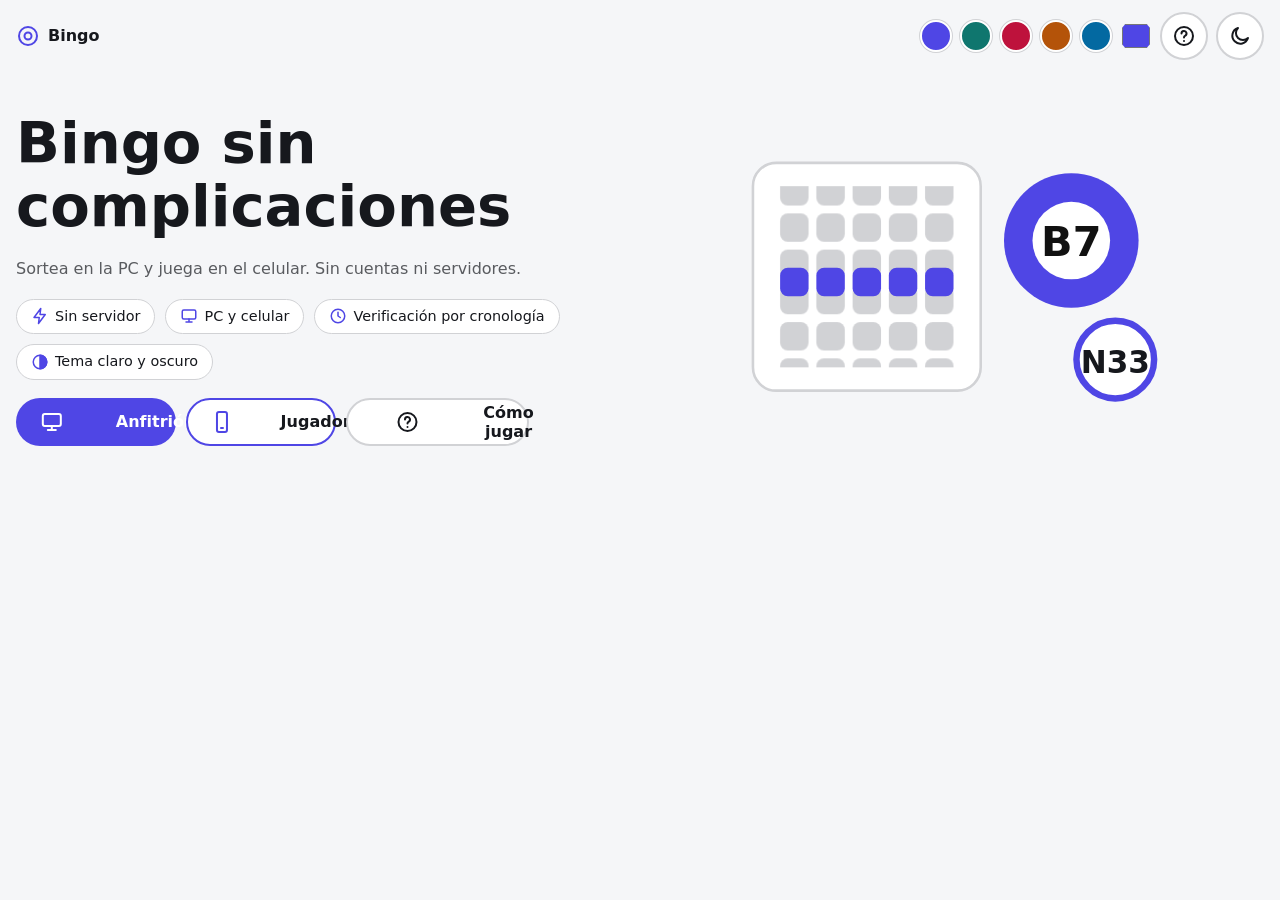
==== index.html @ 462a6780 "Demo-bingo" ====
<!doctype html>
<html lang="es">

<head>
    <meta charset="utf-8">
    <meta name="viewport" content="width=device-width,initial-scale=1,viewport-fit=cover">
    <title>Bingo</title>
    <link rel="stylesheet" href="estilos/estilos.css">
</head>

<body>
    <header></header>
    <main>
        <section class="hero entra">
            <div>
                <h1>Bingo sin complicaciones</h1>
                <p class="suave">Sortea en la PC y juega en el celular. Sin cuentas ni servidores.</p>
                <div class="chips"><span class="chip" data-ico="rayo">Sin servidor</span><span class="chip"
                        data-ico="pantalla">PC y celular</span><span class="chip" data-ico="reloj">Verificación por
                        cronología</span><span class="chip" data-ico="contraste">Tema claro y oscuro</span></div>
                <div class="accesos"><a class="btn primario" href="anfitrion.html" data-ico="pantalla">Anfitrión</a><a
                        class="btn acento" href="jugador.html" data-ico="celular">Jugador</a><button class="btn"
                        data-ayuda data-ico="ayuda">Cómo jugar</button></div>
            </div>
            <svg viewBox="0 0 340 220" role="img" aria-label="Ilustración de una tarjeta de bingo y dos balotas">
                <defs>
                    <pattern id="celda" width="28" height="28" patternUnits="userSpaceOnUse">
                        <rect x="3" y="3" width="22" height="22" rx="6" fill="var(--borde)" />
                    </pattern>
                </defs>
                <rect x="10" y="20" width="176" height="176" rx="18" fill="var(--panel)" stroke="var(--borde)"
                    stroke-width="2" />
                <rect x="28" y="38" width="140" height="140" fill="url(#celda)" />
                <g fill="var(--acento)">
                    <rect x="31" y="101" width="22" height="22" rx="6" />
                    <rect x="59" y="101" width="22" height="22" rx="6" />
                    <rect x="87" y="101" width="22" height="22" rx="6" />
                    <rect x="115" y="101" width="22" height="22" rx="6" />
                    <rect x="143" y="101" width="22" height="22" rx="6" />
                </g>
                <circle cx="256" cy="80" r="52" fill="var(--acento)" />
                <circle cx="256" cy="80" r="30" fill="var(--sobre-acento)" />
                <text x="256" y="92" text-anchor="middle" font-size="32" font-weight="800" fill="#111"
                    font-family="system-ui,sans-serif">B7</text>
                <circle cx="290" cy="172" r="30" fill="var(--panel)" stroke="var(--acento)" stroke-width="5" />
                <text x="290" y="182" text-anchor="middle" font-size="24" font-weight="800" fill="var(--texto)"
                    font-family="system-ui,sans-serif">N33</text>
            </svg>
        </section>
    </main>
    <script src="js/nucleo.js"></script>
    <script src="js/interfaz.js"></script>
    <script>montarBarra('Bingo')</script>
</body>

</html>
---- estilos/estilos.css ----
:root {
    --fondo: #f5f6f8;
    --texto: #16181d;
    --panel: #fff;
    --acento: #4f46e5;
    --sobre-acento: #fff;
    --borde: color-mix(in srgb, var(--fondo) 84%, var(--texto));
    --suave: color-mix(in srgb, var(--texto) 70%, var(--fondo));
    --radio: 16px
}

[data-tema=oscuro] {
    --fondo: #111318;
    --texto: #eef0f4;
    --panel: color-mix(in srgb, var(--fondo) 93%, #fff)
}

* {
    box-sizing: border-box
}

[hidden] {
    display: none !important
}

body {
    margin: 0;
    min-height: 100vh;
    display: flex;
    flex-direction: column;
    background: var(--fondo);
    color: var(--texto);
    font-family: system-ui, -apple-system, "Segoe UI", Roboto, sans-serif;
    line-height: 1.5;
    padding: env(safe-area-inset-top) env(safe-area-inset-right) env(safe-area-inset-bottom) env(safe-area-inset-left);
    transition: background .2s, color .2s
}

h1,
h2,
h3,
p {
    margin: 0
}

main {
    flex: 1;
    width: 100%;
    max-width: 1400px;
    margin: auto;
    padding: 16px
}

.suave {
    color: var(--suave)
}

:focus-visible {
    outline: 3px solid var(--acento);
    outline-offset: 2px
}

.ico {
    width: 24px;
    height: 24px;
    fill: none;
    stroke: currentColor;
    stroke-width: 2;
    stroke-linecap: round;
    stroke-linejoin: round;
    flex: none
}

header {
    display: flex;
    justify-content: space-between;
    align-items: center;
    flex-wrap: wrap;
    gap: 12px;
    padding: 12px 16px
}

.marca {
    display: flex;
    align-items: center;
    gap: 8px;
    font-weight: 700;
    color: var(--texto);
    text-decoration: none
}

.marca .ico {
    color: var(--acento)
}

.acciones,
.muestras {
    display: flex;
    align-items: center;
    gap: 8px
}

.muestra {
    width: 32px;
    height: 32px;
    border-radius: 50%;
    border: 2px solid var(--panel);
    box-shadow: 0 0 0 1px var(--borde);
    cursor: pointer
}

#selectorAcento {
    width: 32px;
    height: 32px;
    padding: 0;
    border: 0;
    border-radius: 50%;
    background: none;
    min-height: 0
}

.btn {
    min-height: 48px;
    padding: 0 22px;
    border-radius: 999px;
    border: 2px solid var(--borde);
    background: var(--panel);
    color: var(--texto);
    font: 600 1rem system-ui, sans-serif;
    display: inline-flex;
    align-items: center;
    justify-content: center;
    gap: 8px;
    cursor: pointer;
    text-decoration: none;
    transition: background .15s, transform .15s, border-color .15s
}

.btn:hover {
    border-color: var(--suave)
}

.btn:active {
    transform: scale(.97)
}

.btn:disabled {
    opacity: .45;
    cursor: not-allowed;
    transform: none
}

.btn.icono {
    width: 48px;
    padding: 0
}

.primario {
    background: var(--acento);
    color: var(--sobre-acento);
    border-color: transparent
}

.primario:hover {
    border-color: transparent;
    filter: brightness(1.08)
}

.acento {
    border-color: var(--acento)
}

.acento .ico {
    color: var(--acento)
}

.panel {
    background: var(--panel);
    border: 1px solid var(--borde);
    border-radius: var(--radio);
    padding: 16px
}

.entra {
    animation: entrar .25s ease both
}

@keyframes entrar {
    from {
        opacity: 0;
        transform: translateY(8px)
    }
}

label {
    display: grid;
    gap: 6px;
    font-weight: 600
}

.formulario {
    display: grid;
    gap: 14px;
    max-width: 420px
}

input,
select {
    width: 100%;
    min-height: 48px;
    padding: 0 14px;
    border-radius: 12px;
    border: 1px solid var(--borde);
    background: var(--panel);
    color: var(--texto);
    font: inherit
}

.error {
    color: var(--texto);
    font-weight: 600
}

.hero {
    display: grid;
    grid-template-columns: 1fr 1fr;
    gap: 32px;
    align-items: center;
    padding: 24px 0
}

.hero>div {
    display: grid;
    gap: 18px
}

.hero h1 {
    font-size: clamp(2.2rem, 5vw, 3.6rem);
    line-height: 1.1
}

.hero svg {
    width: 100%;
    max-width: 440px;
    justify-self: center
}

.chips,
.accesos {
    display: flex;
    flex-wrap: wrap;
    gap: 10px
}

.chip {
    display: inline-flex;
    align-items: center;
    gap: 6px;
    padding: 6px 14px;
    border: 1px solid var(--borde);
    border-radius: 999px;
    background: var(--panel);
    font-size: .9rem
}

.chip .ico {
    color: var(--acento);
    width: 18px;
    height: 18px
}

.previa {
    display: grid;
    justify-items: center;
    text-align: center;
    gap: 18px;
    padding: 40px 16px;
    max-width: 640px;
    margin: 24px auto
}

.codigo {
    font-size: clamp(3.5rem, 14vw, 8rem);
    font-weight: 800;
    letter-spacing: .15em;
    line-height: 1;
    border-bottom: 6px solid var(--acento);
    padding: 0 0 8px .15em
}

.franja {
    display: flex;
    justify-content: space-between;
    align-items: center;
    gap: 12px;
    flex-wrap: wrap;
    margin-bottom: 16px
}

.tablero-anfitrion {
    display: grid;
    grid-template-columns: 200px 1fr minmax(400px, 38%);
    gap: 16px
}

.historial {
    list-style: none;
    padding: 0;
    margin: 8px 0 0;
    display: grid;
    gap: 6px
}

.historial li {
    padding: 6px 10px;
    border-radius: 10px;
    border: 1px solid var(--borde)
}

.centro {
    display: grid;
    place-items: center;
    text-align: center;
    align-content: center;
    gap: 12px
}

.escenario {
    display: grid;
    place-items: center;
    width: min(100%, 380px);
    aspect-ratio: 1
}

.escenario>* {
    grid-area: 1/1
}

.escenario svg {
    width: 100%;
    height: 100%
}

.girando svg {
    animation: girar .9s linear infinite
}

@keyframes girar {
    to {
        transform: rotate(360deg)
    }
}

#numeroActual {
    font-size: clamp(4.5rem, 13vw, 10rem);
    line-height: 1;
    font-variant-numeric: tabular-nums
}

.numeros {
    display: grid;
    grid-template-columns: auto repeat(15, 1fr);
    gap: 3px;
    align-content: start
}

.letra {
    display: grid;
    place-items: center;
    font-weight: 800;
    padding-right: 6px
}

.n {
    aspect-ratio: 1;
    display: grid;
    place-items: center;
    border-radius: 6px;
    font-size: .78rem;
    border: 1px solid var(--borde);
    color: var(--suave);
    transition: background .2s, color .2s
}

.n.sale {
    background: var(--acento);
    color: var(--sobre-acento);
    border-color: transparent;
    font-weight: 700
}

.n.ultimo {
    box-shadow: 0 0 0 3px var(--texto)
}

.menu-inferior {
    position: sticky;
    bottom: 0;
    display: flex;
    justify-content: center;
    gap: 12px;
    margin-top: 16px;
    padding: 12px 16px;
    background: var(--panel);
    border: 1px solid var(--borde);
    border-radius: var(--radio)
}

.ranura {
    flex-direction: column;
    gap: 0;
    min-height: 64px;
    min-width: min(240px, 44vw)
}

.ranura small {
    font-weight: 400
}

.tabla {
    display: grid;
    grid-template-columns: repeat(5, 1fr);
    gap: 6px;
    max-width: 420px;
    margin: auto
}

.tabla b {
    text-align: center;
    font-size: 1.2rem
}

.casilla {
    aspect-ratio: 1;
    display: grid;
    place-items: center;
    border-radius: 12px;
    border: 1px solid var(--borde);
    background: var(--panel);
    color: var(--texto);
    font: 700 1.25rem system-ui, sans-serif;
    cursor: pointer;
    transition: background .15s, color .15s;
    padding: 0
}

.casilla:disabled {
    cursor: default
}

.casilla.marcada {
    background: var(--acento);
    color: var(--sobre-acento);
    border-color: transparent
}

.catalogo {
    display: grid;
    grid-template-columns: repeat(auto-fill, minmax(84px, 1fr));
    gap: 8px
}

.catalogo .btn {
    padding: 0
}

.pantalla {
    display: grid;
    gap: 16px;
    max-width: 460px;
    margin: 0 auto
}

.pantalla.ancha {
    max-width: none
}

.resultado {
    padding: 16px;
    border-radius: var(--radio);
    font-weight: 800;
    font-size: 1.6rem;
    text-align: center
}

.valido {
    background: var(--acento);
    color: var(--sobre-acento)
}

.invalido {
    background: var(--panel);
    border: 2px solid var(--texto)
}

.gigante {
    font-size: clamp(3rem, 16vw, 6rem);
    font-weight: 800;
    line-height: 1.1;
    text-align: center
}

dialog {
    background: var(--panel);
    color: var(--texto);
    border: 1px solid var(--borde);
    border-radius: var(--radio);
    max-width: min(520px, 92vw);
    padding: 20px
}

dialog[open] {
    animation: entrar .2s ease
}

dialog::backdrop {
    background: #0008
}

dialog ol {
    padding-left: 20px;
    display: grid;
    gap: 10px
}

@media(max-width:900px) {

    .tablero-anfitrion,
    .hero {
        grid-template-columns: 1fr
    }
}

@media(prefers-reduced-motion:reduce) {

    *,
    *::before,
    *::after {
        animation: none !important;
        transition: none !important
    }
}
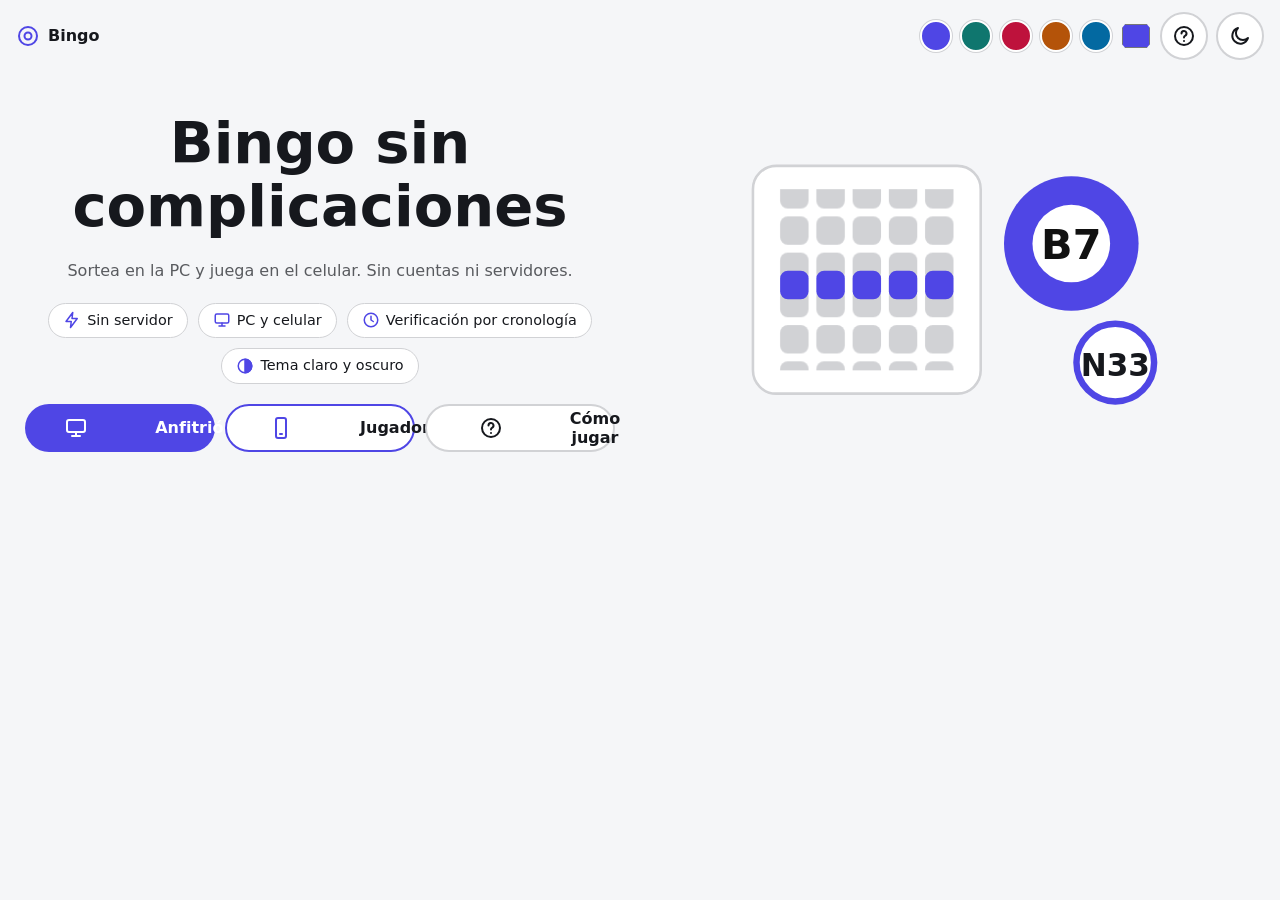
==== commit f187046f: "fix/index-css-visual" ====
--- a/index.html
+++ b/index.html
@@ -1,56 +1,18 @@
-<!doctype html>
-<html lang="es">
-
-<head>
-    <meta charset="utf-8">
-    <meta name="viewport" content="width=device-width,initial-scale=1,viewport-fit=cover">
-    <title>Bingo</title>
-    <link rel="stylesheet" href="estilos/estilos.css">
-</head>
-
-<body>
-    <header></header>
-    <main>
-        <section class="hero entra">
-            <div>
-                <h1>Bingo sin complicaciones</h1>
-                <p class="suave">Sortea en la PC y juega en el celular. Sin cuentas ni servidores.</p>
-                <div class="chips"><span class="chip" data-ico="rayo">Sin servidor</span><span class="chip"
-                        data-ico="pantalla">PC y celular</span><span class="chip" data-ico="reloj">Verificación por
-                        cronología</span><span class="chip" data-ico="contraste">Tema claro y oscuro</span></div>
-                <div class="accesos"><a class="btn primario" href="anfitrion.html" data-ico="pantalla">Anfitrión</a><a
-                        class="btn acento" href="jugador.html" data-ico="celular">Jugador</a><button class="btn"
-                        data-ayuda data-ico="ayuda">Cómo jugar</button></div>
-            </div>
-            <svg viewBox="0 0 340 220" role="img" aria-label="Ilustración de una tarjeta de bingo y dos balotas">
-                <defs>
-                    <pattern id="celda" width="28" height="28" patternUnits="userSpaceOnUse">
-                        <rect x="3" y="3" width="22" height="22" rx="6" fill="var(--borde)" />
-                    </pattern>
-                </defs>
-                <rect x="10" y="20" width="176" height="176" rx="18" fill="var(--panel)" stroke="var(--borde)"
-                    stroke-width="2" />
-                <rect x="28" y="38" width="140" height="140" fill="url(#celda)" />
-                <g fill="var(--acento)">
-                    <rect x="31" y="101" width="22" height="22" rx="6" />
-                    <rect x="59" y="101" width="22" height="22" rx="6" />
-                    <rect x="87" y="101" width="22" height="22" rx="6" />
-                    <rect x="115" y="101" width="22" height="22" rx="6" />
-                    <rect x="143" y="101" width="22" height="22" rx="6" />
-                </g>
-                <circle cx="256" cy="80" r="52" fill="var(--acento)" />
-                <circle cx="256" cy="80" r="30" fill="var(--sobre-acento)" />
-                <text x="256" y="92" text-anchor="middle" font-size="32" font-weight="800" fill="#111"
-                    font-family="system-ui,sans-serif">B7</text>
-                <circle cx="290" cy="172" r="30" fill="var(--panel)" stroke="var(--acento)" stroke-width="5" />
-                <text x="290" y="182" text-anchor="middle" font-size="24" font-weight="800" fill="var(--texto)"
-                    font-family="system-ui,sans-serif">N33</text>
-            </svg>
-        </section>
-    </main>
-    <script src="js/nucleo.js"></script>
-    <script src="js/interfaz.js"></script>
-    <script>montarBarra('Bingo')</script>
-</body>
-
-</html>+<!doctype html><html lang="es"><head><meta charset="utf-8"><meta name="viewport" content="width=device-width,initial-scale=1,viewport-fit=cover"><title>Bingo</title><link rel="stylesheet" href="estilos/style.css"></head><body><header></header>
+<main><section class="hero entra"><div>
+<h1>Bingo sin complicaciones</h1>
+<p class="suave">Sortea en la PC y juega en el celular. Sin cuentas ni servidores.</p>
+<div class="chips"><span class="chip" data-ico="rayo">Sin servidor</span><span class="chip" data-ico="pantalla">PC y celular</span><span class="chip" data-ico="reloj">Verificación por cronología</span><span class="chip" data-ico="contraste">Tema claro y oscuro</span></div>
+<div class="accesos"><a class="btn primario" href="anfitrion.html" data-ico="pantalla">Anfitrión</a><a class="btn acento" href="jugador.html" data-ico="celular">Jugador</a><button class="btn" data-ayuda data-ico="ayuda">Cómo jugar</button></div>
+</div>
+<svg viewBox="0 0 340 220" role="img" aria-label="Ilustración de una tarjeta de bingo y dos balotas">
+<defs><pattern id="celda" width="28" height="28" patternUnits="userSpaceOnUse"><rect x="3" y="3" width="22" height="22" rx="6" fill="var(--borde)"/></pattern></defs>
+<rect x="10" y="20" width="176" height="176" rx="18" fill="var(--panel)" stroke="var(--borde)" stroke-width="2"/>
+<rect x="28" y="38" width="140" height="140" fill="url(#celda)"/>
+<g fill="var(--acento)"><rect x="31" y="101" width="22" height="22" rx="6"/><rect x="59" y="101" width="22" height="22" rx="6"/><rect x="87" y="101" width="22" height="22" rx="6"/><rect x="115" y="101" width="22" height="22" rx="6"/><rect x="143" y="101" width="22" height="22" rx="6"/></g>
+<circle cx="256" cy="80" r="52" fill="var(--acento)"/><circle cx="256" cy="80" r="30" fill="var(--sobre-acento)"/>
+<text x="256" y="92" text-anchor="middle" font-size="32" font-weight="800" fill="#111" font-family="system-ui,sans-serif">B7</text>
+<circle cx="290" cy="172" r="30" fill="var(--panel)" stroke="var(--acento)" stroke-width="5"/>
+<text x="290" y="182" text-anchor="middle" font-size="24" font-weight="800" fill="var(--texto)" font-family="system-ui,sans-serif">N33</text>
+</svg></section></main>
+<script src="js/nucleo.js"></script><script src="js/interfaz.js"></script><script>montarBarra('Bingo')</script></body></html>
--- a/estilos/style.css
+++ b/estilos/style.css
@@ -0,0 +1,58 @@
+:root{--fondo:#f5f6f8;--texto:#16181d;--panel:#fff;--acento:#4f46e5;--sobre-acento:#fff;--borde:color-mix(in srgb,var(--fondo) 84%,var(--texto));--suave:color-mix(in srgb,var(--texto) 70%,var(--fondo));--radio:16px}
+[data-tema=oscuro]{--fondo:#111318;--texto:#eef0f4;--panel:color-mix(in srgb,var(--fondo) 93%,#fff)}
+*{box-sizing:border-box}[hidden]{display:none!important}
+body{margin:0;min-height:100vh;display:flex;flex-direction:column;background:var(--fondo);color:var(--texto);font-family:system-ui,-apple-system,"Segoe UI",Roboto,sans-serif;line-height:1.5;padding:env(safe-area-inset-top) env(safe-area-inset-right) env(safe-area-inset-bottom) env(safe-area-inset-left);transition:background .2s,color .2s}
+h1,h2,h3,p{margin:0}main{flex:1;width:100%;max-width:1400px;margin:auto;padding:16px}
+.suave{color:var(--suave)}:focus-visible{outline:3px solid var(--acento);outline-offset:2px}
+.ico{width:24px;height:24px;fill:none;stroke:currentColor;stroke-width:2;stroke-linecap:round;stroke-linejoin:round;flex:none}
+header{display:flex;justify-content:space-between;align-items:center;flex-wrap:wrap;gap:12px;padding:12px 16px}
+.marca{display:flex;align-items:center;gap:8px;font-weight:700;color:var(--texto);text-decoration:none}.marca .ico{color:var(--acento)}
+.acciones,.muestras{display:flex;align-items:center;gap:8px}
+.muestra{width:32px;height:32px;border-radius:50%;border:2px solid var(--panel);box-shadow:0 0 0 1px var(--borde);cursor:pointer}
+#selectorAcento{width:32px;height:32px;padding:0;border:0;border-radius:50%;background:none;min-height:0}
+.btn{min-height:48px;padding:0 22px;border-radius:999px;border:2px solid var(--borde);background:var(--panel);color:var(--texto);font:600 1rem system-ui,sans-serif;display:inline-flex;align-items:center;justify-content:center;gap:8px;cursor:pointer;text-decoration:none;transition:background .15s,transform .15s,border-color .15s}
+.btn:hover{border-color:var(--suave)}.btn:active{transform:scale(.97)}.btn:disabled{opacity:.45;cursor:not-allowed;transform:none}
+.btn.icono{width:48px;padding:0}
+.primario{background:var(--acento);color:var(--sobre-acento);border-color:transparent}.primario:hover{border-color:transparent;filter:brightness(1.08)}
+.acento{border-color:var(--acento)}.acento .ico{color:var(--acento)}
+.panel{background:var(--panel);border:1px solid var(--borde);border-radius:var(--radio);padding:16px}
+.entra{animation:entrar .25s ease both}@keyframes entrar{from{opacity:0;transform:translateY(8px)}}
+label{display:grid;gap:6px;font-weight:600}.formulario{display:grid;gap:14px;max-width:420px}
+input,select{width:100%;min-height:48px;padding:0 14px;border-radius:12px;border:1px solid var(--borde);background:var(--panel);color:var(--texto);font:inherit}
+.error{color:var(--texto);font-weight:600}
+.hero{display:grid;grid-template-columns:1fr 1fr;gap:32px;align-items:center;padding:24px 0}.hero>div{display:grid;gap:20px;justify-items:center;text-align:center}
+.hero h1{font-size:clamp(2.2rem,5vw,3.6rem);line-height:1.1}.hero svg{width:100%;max-width:440px;justify-self:center}
+.chips,.accesos{display:flex;flex-wrap:wrap;justify-content:center;gap:10px}.accesos .btn{min-width:190px}
+.chip{display:inline-flex;align-items:center;gap:6px;padding:6px 14px;border:1px solid var(--borde);border-radius:999px;background:var(--panel);font-size:.9rem}.chip .ico{color:var(--acento);width:18px;height:18px}
+.previa{display:grid;justify-items:center;text-align:center;gap:18px;padding:40px 16px;max-width:640px;margin:24px auto}
+.codigo{font-size:clamp(3.5rem,14vw,8rem);font-weight:800;letter-spacing:.15em;line-height:1;border-bottom:6px solid var(--acento);padding:0 0 8px .15em}
+.franja{display:flex;justify-content:space-between;align-items:center;gap:12px;flex-wrap:wrap;margin-bottom:16px}
+.tablero-anfitrion{display:grid;grid-template-columns:250px 1fr minmax(340px,30%);gap:16px;align-items:stretch}
+.historial{list-style:none;padding:0;margin:8px 0 0;display:grid;gap:6px}.historial li{padding:6px 10px;border-radius:10px;border:1px solid var(--borde)}
+.centro{background:linear-gradient(160deg,color-mix(in srgb,var(--acento) 14%,var(--panel)),var(--panel) 65%);display:grid;place-items:center;text-align:center;align-content:center;gap:12px}
+.escenario{display:grid;place-items:center;width:min(100%,480px);aspect-ratio:1}.escenario>*{grid-area:1/1}.escenario svg{width:100%;height:100%}
+.girando svg{animation:girar .9s linear infinite}@keyframes girar{to{transform:rotate(360deg)}}
+#numeroActual{font-size:clamp(3.5rem,9vw,7.5rem);font-weight:800;line-height:1;font-variant-numeric:tabular-nums}
+.numeros{display:grid;grid-template-columns:repeat(5,1fr);gap:6px;align-content:stretch}
+.letra{display:grid;place-items:center;font-size:1.4rem;font-weight:800;border-bottom:4px solid var(--acento);padding-bottom:4px}
+.n{min-height:38px;display:grid;place-items:center;border-radius:10px;font-size:1.05rem;font-weight:600;border:1px solid var(--borde);color:var(--suave);transition:background .2s,color .2s}
+.n.sale{background:var(--acento);color:var(--sobre-acento);border-color:transparent;font-weight:700}.n.ultimo{box-shadow:0 0 0 3px var(--texto)}
+.menu-inferior{position:sticky;bottom:0;display:flex;justify-content:center;gap:12px;margin-top:16px;padding:12px 16px;background:var(--panel);border:1px solid var(--borde);border-radius:var(--radio)}
+.ranura{flex-direction:column;gap:0;min-height:76px;font-size:1.15rem;min-width:min(240px,44vw)}.ranura small{font-weight:400}
+.tabla{display:grid;grid-template-columns:repeat(5,1fr);gap:6px;max-width:420px;margin:auto}.tabla b{text-align:center;font-size:1.2rem}
+.casilla{aspect-ratio:1;display:grid;place-items:center;border-radius:12px;border:1px solid var(--borde);background:var(--panel);color:var(--texto);font:700 1.25rem system-ui,sans-serif;cursor:pointer;transition:background .15s,color .15s;padding:0}
+.casilla:disabled{cursor:default}.casilla.marcada{background:var(--acento);color:var(--sobre-acento);border-color:transparent}
+.catalogo{display:grid;grid-template-columns:repeat(auto-fill,minmax(84px,1fr));gap:8px}.catalogo .btn{padding:0}
+.pantalla{display:grid;gap:16px;max-width:460px;margin:0 auto}.pantalla.ancha{max-width:none}
+.resultado{padding:16px;border-radius:var(--radio);font-weight:800;font-size:1.6rem;text-align:center}
+.valido{background:var(--acento);color:var(--sobre-acento)}.invalido{background:var(--panel);border:2px solid var(--texto)}
+.gigante{font-size:clamp(3rem,16vw,6rem);font-weight:800;line-height:1.1;text-align:center}
+dialog{background:var(--panel);color:var(--texto);border:1px solid var(--borde);border-radius:var(--radio);max-width:min(520px,92vw);padding:20px}
+dialog[open]{animation:entrar .2s ease}dialog::backdrop{background:#0008}dialog ol{padding-left:20px;display:grid;gap:10px}
+@media(max-width:900px){.tablero-anfitrion,.hero{grid-template-columns:1fr}}
+@media(prefers-reduced-motion:reduce){*,*::before,*::after{animation:none!important;transition:none!important}}
+.pastilla{display:inline-flex;gap:8px;align-items:center;padding:8px 20px;border-radius:999px;background:var(--panel);border:2px solid var(--acento);font-size:1.3rem;letter-spacing:.12em}
+.lateral{display:grid;gap:14px;align-content:start}.tarjetas{display:grid;grid-template-columns:1fr 1fr;gap:10px}
+.tarjeta{padding:12px;border-radius:12px;border:1px solid var(--borde);text-align:center}.tarjeta b{display:block;font-size:2.2rem;line-height:1.1;font-variant-numeric:tabular-nums}
+.progreso{height:10px;border-radius:99px;background:var(--borde);overflow:hidden}.progreso span{display:block;height:100%;width:0;background:var(--acento);transition:width .3s}
+.historial li{font-size:1.15rem;display:flex;justify-content:space-between}
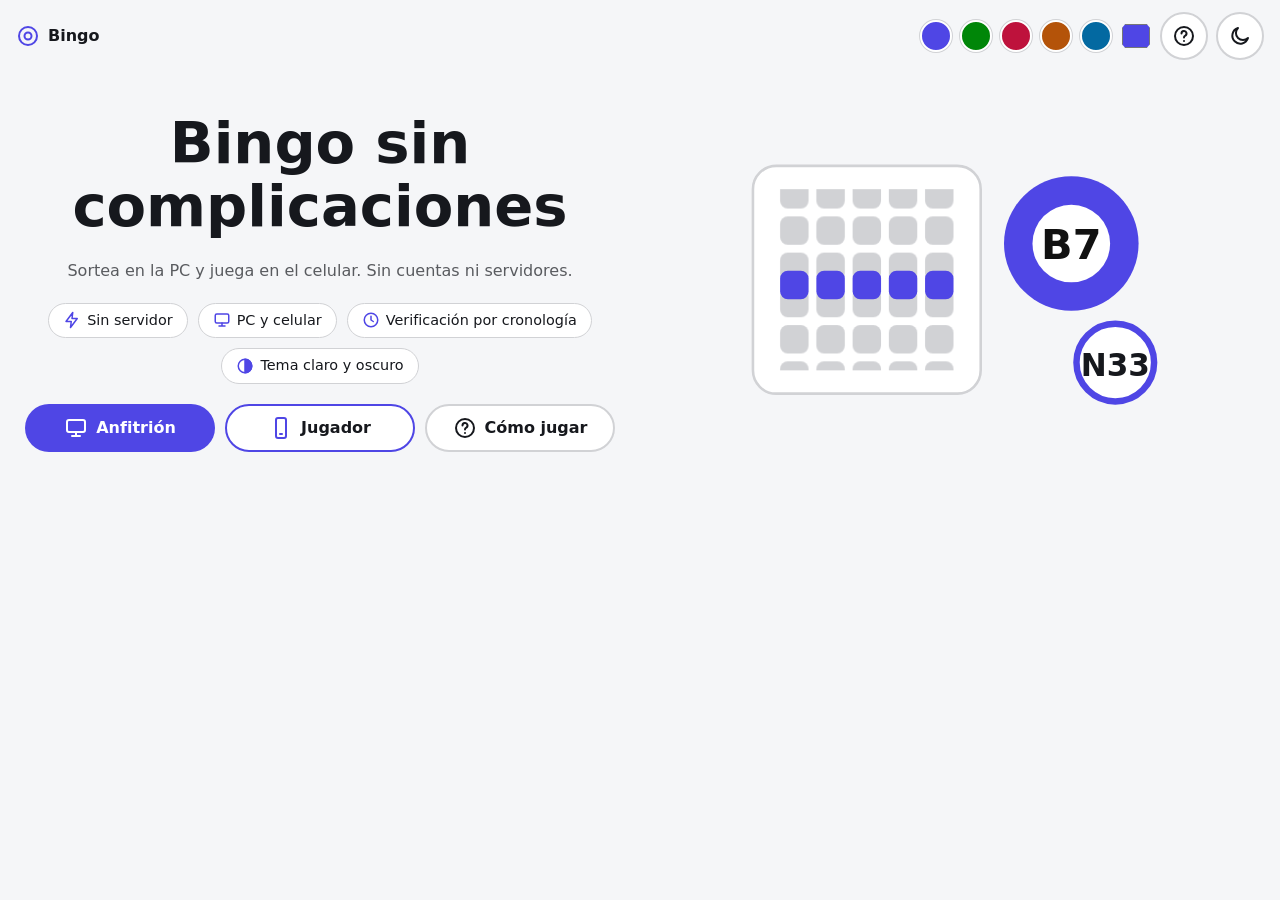
==== commit 3655db57: "feat/icono" ====
--- a/index.html
+++ b/index.html
@@ -1,4 +1,4 @@
-<!doctype html><html lang="es"><head><meta charset="utf-8"><meta name="viewport" content="width=device-width,initial-scale=1,viewport-fit=cover"><title>Bingo</title><link rel="stylesheet" href="estilos/style.css"></head><body><header></header>
+<!doctype html><html lang="es"><head><meta charset="utf-8"><meta name="viewport" content="width=device-width,initial-scale=1,viewport-fit=cover"><title>Bingo</title><link rel="icon" href="img/icono.svg" type="image/svg+xml"><link rel="stylesheet" href="estilos/style.css"></head><body><header></header>
 <main><section class="hero entra"><div>
 <h1>Bingo sin complicaciones</h1>
 <p class="suave">Sortea en la PC y juega en el celular. Sin cuentas ni servidores.</p>
--- a/estilos/style.css
+++ b/estilos/style.css
@@ -21,24 +21,24 @@
 input,select{width:100%;min-height:48px;padding:0 14px;border-radius:12px;border:1px solid var(--borde);background:var(--panel);color:var(--texto);font:inherit}
 .error{color:var(--texto);font-weight:600}
 .hero{display:grid;grid-template-columns:1fr 1fr;gap:32px;align-items:center;padding:24px 0}.hero>div{display:grid;gap:20px;justify-items:center;text-align:center}
-.hero h1{font-size:clamp(2.2rem,5vw,3.6rem);line-height:1.1}.hero svg{width:100%;max-width:440px;justify-self:center}
+.hero h1{font-size:clamp(2.2rem,5vw,3.6rem);line-height:1.1}.hero>svg{width:100%;max-width:440px;justify-self:center}
 .chips,.accesos{display:flex;flex-wrap:wrap;justify-content:center;gap:10px}.accesos .btn{min-width:190px}
 .chip{display:inline-flex;align-items:center;gap:6px;padding:6px 14px;border:1px solid var(--borde);border-radius:999px;background:var(--panel);font-size:.9rem}.chip .ico{color:var(--acento);width:18px;height:18px}
 .previa{display:grid;justify-items:center;text-align:center;gap:18px;padding:40px 16px;max-width:640px;margin:24px auto}
 .codigo{font-size:clamp(3.5rem,14vw,8rem);font-weight:800;letter-spacing:.15em;line-height:1;border-bottom:6px solid var(--acento);padding:0 0 8px .15em}
-.franja{display:flex;justify-content:space-between;align-items:center;gap:12px;flex-wrap:wrap;margin-bottom:16px}
-.tablero-anfitrion{display:grid;grid-template-columns:250px 1fr minmax(340px,30%);gap:16px;align-items:stretch}
+.franja{display:flex;justify-content:space-between;align-items:center;gap:12px;flex-wrap:wrap;margin-bottom:12px}
+.tablero-anfitrion{display:grid;grid-template-columns:230px 1fr minmax(300px,28%);gap:14px;align-items:stretch;flex:1;min-height:0}.tablero-anfitrion>.panel{min-height:0;overflow:hidden}
 .historial{list-style:none;padding:0;margin:8px 0 0;display:grid;gap:6px}.historial li{padding:6px 10px;border-radius:10px;border:1px solid var(--borde)}
 .centro{background:linear-gradient(160deg,color-mix(in srgb,var(--acento) 14%,var(--panel)),var(--panel) 65%);display:grid;place-items:center;text-align:center;align-content:center;gap:12px}
-.escenario{display:grid;place-items:center;width:min(100%,480px);aspect-ratio:1}.escenario>*{grid-area:1/1}.escenario svg{width:100%;height:100%}
+.escenario{display:grid;place-items:center;width:min(100%,480px,calc(100vh - 340px));aspect-ratio:1}.escenario>*{grid-area:1/1}.escenario svg{width:100%;height:100%}
 .girando svg{animation:girar .9s linear infinite}@keyframes girar{to{transform:rotate(360deg)}}
-#numeroActual{font-size:clamp(3.5rem,9vw,7.5rem);font-weight:800;line-height:1;font-variant-numeric:tabular-nums}
-.numeros{display:grid;grid-template-columns:repeat(5,1fr);gap:6px;align-content:stretch}
+#numeroActual{font-size:clamp(3rem,min(7vw,13vh),7rem);font-weight:800;line-height:1;font-variant-numeric:tabular-nums}
+.numeros{display:grid;grid-template-columns:repeat(5,1fr);grid-template-rows:auto repeat(15,minmax(0,1fr));gap:5px;height:100%}
 .letra{display:grid;place-items:center;font-size:1.4rem;font-weight:800;border-bottom:4px solid var(--acento);padding-bottom:4px}
-.n{min-height:38px;display:grid;place-items:center;border-radius:10px;font-size:1.05rem;font-weight:600;border:1px solid var(--borde);color:var(--suave);transition:background .2s,color .2s}
+.n{min-height:0;display:grid;place-items:center;border-radius:10px;font-size:clamp(.8rem,2.2vh,1.05rem);font-weight:600;border:1px solid var(--borde);color:var(--suave);transition:background .2s,color .2s}
 .n.sale{background:var(--acento);color:var(--sobre-acento);border-color:transparent;font-weight:700}.n.ultimo{box-shadow:0 0 0 3px var(--texto)}
-.menu-inferior{position:sticky;bottom:0;display:flex;justify-content:center;gap:12px;margin-top:16px;padding:12px 16px;background:var(--panel);border:1px solid var(--borde);border-radius:var(--radio)}
-.ranura{flex-direction:column;gap:0;min-height:76px;font-size:1.15rem;min-width:min(240px,44vw)}.ranura small{font-weight:400}
+.menu-inferior{position:sticky;bottom:0;display:flex;justify-content:center;gap:12px;margin-top:12px;padding:10px 16px;background:var(--panel);border:1px solid var(--borde);border-radius:var(--radio)}
+.ranura{flex-direction:column;gap:0;min-height:64px;font-size:1.05rem;min-width:min(240px,44vw)}.ranura small{font-weight:400}
 .tabla{display:grid;grid-template-columns:repeat(5,1fr);gap:6px;max-width:420px;margin:auto}.tabla b{text-align:center;font-size:1.2rem}
 .casilla{aspect-ratio:1;display:grid;place-items:center;border-radius:12px;border:1px solid var(--borde);background:var(--panel);color:var(--texto);font:700 1.25rem system-ui,sans-serif;cursor:pointer;transition:background .15s,color .15s;padding:0}
 .casilla:disabled{cursor:default}.casilla.marcada{background:var(--acento);color:var(--sobre-acento);border-color:transparent}
@@ -56,3 +56,15 @@
 .tarjeta{padding:12px;border-radius:12px;border:1px solid var(--borde);text-align:center}.tarjeta b{display:block;font-size:2.2rem;line-height:1.1;font-variant-numeric:tabular-nums}
 .progreso{height:10px;border-radius:99px;background:var(--borde);overflow:hidden}.progreso span{display:block;height:100%;width:0;background:var(--acento);transition:width .3s}
 .historial li{font-size:1.15rem;display:flex;justify-content:space-between}
+#juego:not([hidden]){display:flex;flex-direction:column;height:calc(100vh - 110px);min-height:560px}
+.lateral{overflow:hidden}
+.pantalla-completa header{display:none}.pantalla-completa main{padding:12px}
+.pantalla-completa #juego:not([hidden]){height:calc(100vh - 24px)}
+#tablero.tabla,#vistaPrevia.tabla{max-width:none;width:100%;gap:7px;padding:14px;border-radius:28px;border:1px solid var(--borde);background:linear-gradient(160deg,color-mix(in srgb,var(--acento) 16%,var(--panel)),var(--panel));box-shadow:0 10px 30px color-mix(in srgb,var(--acento) 18%,transparent)}
+#tablero.tabla b,#vistaPrevia.tabla b{background:var(--acento);color:var(--sobre-acento);border-radius:12px;padding:6px 0;font-size:1.4rem;letter-spacing:.05em}
+#tablero .casilla,#vistaPrevia .casilla{font-size:clamp(1.4rem,7vw,2rem);border-radius:16px;border-width:2px;box-shadow:0 2px 0 var(--borde);transition:background .15s,color .15s,transform .15s}
+#tablero .casilla.marcada,#vistaPrevia .casilla.marcada{transform:scale(.93);box-shadow:inset 0 0 0 3px color-mix(in srgb,var(--sobre-acento) 55%,transparent)}
+@media(max-width:900px){#juego:not([hidden]){height:auto}}
+@media(max-width:600px){main{padding:12px}}
+.historia{padding:12px 14px;border-radius:12px;background:color-mix(in srgb,var(--acento) 14%,var(--panel));border-left:4px solid var(--acento);margin:8px 0 12px}
+.pestanas{display:flex;flex-wrap:wrap;gap:8px;margin-bottom:12px}dialog{max-height:88vh;overflow:auto}
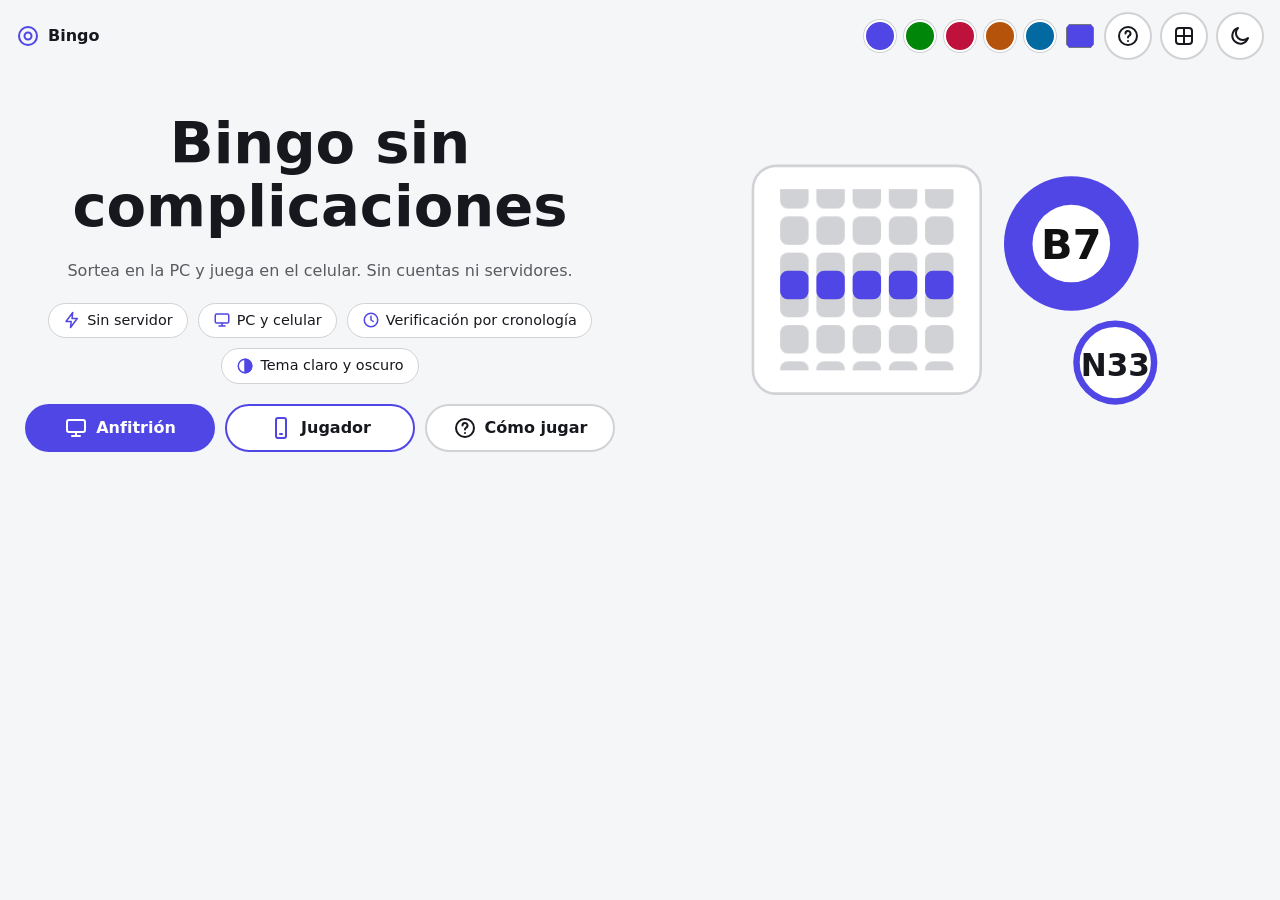
==== commit 3451ecfd: "feat-update-2.0" ====
--- a/estilos/style.css
+++ b/estilos/style.css
@@ -60,11 +60,36 @@
 .lateral{overflow:hidden}
 .pantalla-completa header{display:none}.pantalla-completa main{padding:12px}
 .pantalla-completa #juego:not([hidden]){height:calc(100vh - 24px)}
-#tablero.tabla,#vistaPrevia.tabla{max-width:none;width:100%;gap:7px;padding:14px;border-radius:28px;border:1px solid var(--borde);background:linear-gradient(160deg,color-mix(in srgb,var(--acento) 16%,var(--panel)),var(--panel));box-shadow:0 10px 30px color-mix(in srgb,var(--acento) 18%,transparent)}
-#tablero.tabla b,#vistaPrevia.tabla b{background:var(--acento);color:var(--sobre-acento);border-radius:12px;padding:6px 0;font-size:1.4rem;letter-spacing:.05em}
-#tablero .casilla,#vistaPrevia .casilla{font-size:clamp(1.4rem,7vw,2rem);border-radius:16px;border-width:2px;box-shadow:0 2px 0 var(--borde);transition:background .15s,color .15s,transform .15s}
-#tablero .casilla.marcada,#vistaPrevia .casilla.marcada{transform:scale(.93);box-shadow:inset 0 0 0 3px color-mix(in srgb,var(--sobre-acento) 55%,transparent)}
+#tablas .tabla,#vistaPrevia .tabla{max-width:none;width:100%;gap:7px;padding:14px;border-radius:28px;border:1px solid var(--borde);background:linear-gradient(160deg,color-mix(in srgb,var(--acento) 16%,var(--panel)),var(--panel));box-shadow:0 10px 30px color-mix(in srgb,var(--acento) 18%,transparent)}
+#tablas .tabla b,#vistaPrevia .tabla b{background:var(--acento);color:var(--sobre-acento);border-radius:12px;padding:6px 0;font-size:1.4rem;letter-spacing:.05em}
+#tablas .casilla,#vistaPrevia .casilla{font-size:clamp(1.4rem,7vw,2rem);border-radius:16px;border-width:2px;box-shadow:0 2px 0 var(--borde);transition:background .15s,color .15s,transform .15s}
+#tablas .casilla.marcada,#vistaPrevia .casilla.marcada{transform:scale(.93);box-shadow:inset 0 0 0 3px color-mix(in srgb,var(--sobre-acento) 55%,transparent)}
 @media(max-width:900px){#juego:not([hidden]){height:auto}}
 @media(max-width:600px){main{padding:12px}}
 .historia{padding:12px 14px;border-radius:12px;background:color-mix(in srgb,var(--acento) 14%,var(--panel));border-left:4px solid var(--acento);margin:8px 0 12px}
 .pestanas{display:flex;flex-wrap:wrap;gap:8px;margin-bottom:12px}dialog{max-height:88vh;overflow:auto}
+.cuenta{width:min(100%,320px);height:8px;border-radius:99px;background:var(--borde);overflow:hidden}
+.cuenta span{display:block;height:100%;background:var(--acento);transform-origin:left;transform:scaleX(0)}
+.cuenta span.corre{animation:cuenta var(--duracion,8s) linear forwards}
+@keyframes cuenta{to{transform:scaleX(1)}}
+.menu-inferior{flex-wrap:wrap;align-items:stretch}.menu-inferior .ranura{min-width:min(190px,44vw)}.menu-inferior .ranura.corta{min-width:96px}
+.intervalo{width:auto;min-height:64px;min-width:88px;border-radius:999px;font-weight:600;cursor:pointer}
+.btn[aria-pressed=true]{border-color:var(--acento);background:color-mix(in srgb,var(--acento) 14%,var(--panel))}
+#reclamoMensaje{text-align:center;font-weight:600}
+.casilla.falta{border:2px dashed var(--acento);animation:latido 1.4s ease-in-out infinite}@keyframes latido{50%{transform:scale(.95)}}
+.casilla.ganadora{background:var(--texto);color:var(--fondo);border-color:transparent}
+.aviso{text-align:center;font-weight:600;padding:8px 12px;border-radius:12px;border:2px dashed var(--acento)}
+.acciones-dialogo{display:flex;gap:10px;flex-wrap:wrap;margin-top:12px}
+.tarjeta-tabla{display:grid;gap:12px;margin-bottom:24px}.tarjeta-tabla h2{font-size:1.2rem;text-align:center}
+.vista-previa{display:grid;gap:12px}.aviso-premios{text-align:center;font-weight:600;padding:8px 12px;border-radius:12px;background:color-mix(in srgb,var(--acento) 14%,var(--panel))}
+.verificacion{display:grid;grid-template-columns:minmax(300px,420px) 1fr;gap:20px;max-width:1100px;margin:0 auto;align-items:start}.verificacion .panel{display:grid;gap:16px}
+fieldset{border:0;margin:0;padding:0;display:grid;gap:10px}legend{font-weight:700;display:flex;align-items:center;gap:8px;padding:0;margin-bottom:8px}
+.paso{display:inline-grid;place-items:center;width:26px;height:26px;border-radius:50%;background:var(--acento);color:var(--sobre-acento);font-size:.9rem}
+.opciones{display:flex;flex-wrap:wrap;gap:8px}.opcion{position:relative;display:block}.opcion input{position:absolute;opacity:0;pointer-events:none}
+.opcion span{display:inline-flex;align-items:center;min-height:44px;padding:0 16px;border-radius:999px;border:2px solid var(--borde);font-weight:600;cursor:pointer;transition:background .15s,border-color .15s}
+.opcion input:checked+span{border-color:var(--acento);background:color-mix(in srgb,var(--acento) 14%,var(--panel))}.opcion input:focus-visible+span{outline:3px solid var(--acento);outline-offset:2px}
+.vacio{display:grid;justify-items:center;gap:12px;padding:40px 0}.ilustracion{width:120px}
+.resultado{display:flex;align-items:center;justify-content:center;gap:12px}.resultado .ico{width:48px;height:48px}
+#zonaResultado:not([hidden]){display:grid;gap:16px}#zonaResultado .chips{justify-content:center}
+@media(max-width:800px){.verificacion{grid-template-columns:1fr}}
+.patrones{display:grid;grid-template-columns:repeat(auto-fit,minmax(130px,1fr));gap:14px;margin:12px 0}.patrones figure{margin:0;display:grid;gap:6px;justify-items:center;text-align:center}.patrones svg{width:84px;height:84px}
